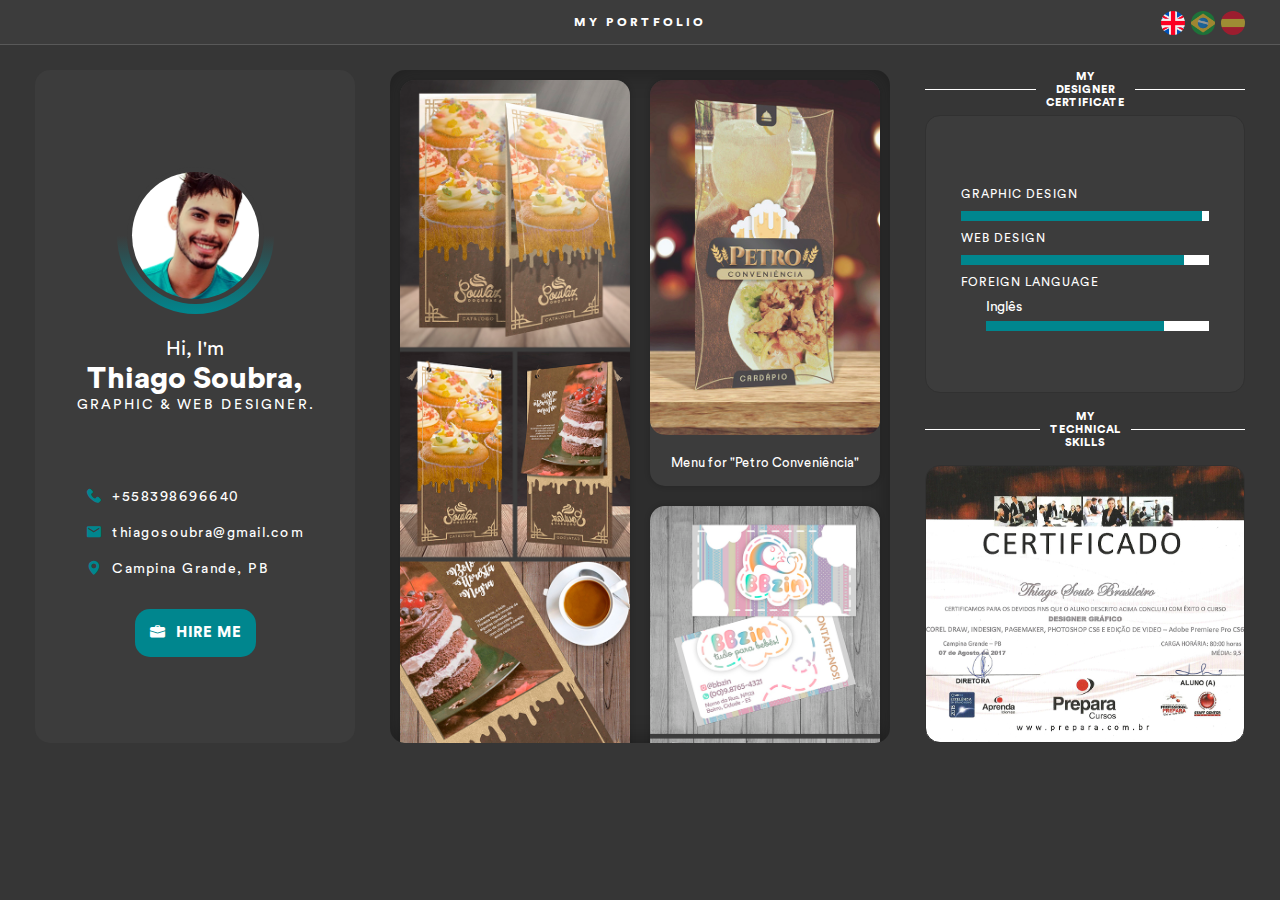
==== en/index.html @ ea7c1e9c "Add files via upload" ====
<!DOCTYPE html>
<html lang="en">
<head>
<title>Thiago Soubra | graphic & web designer - PORTFOLIO</title>
<meta charset="UTF-8">
<meta name="viewport" content="width=device-width, initial-scale=1">
<link rel="stylesheet" href="../styles/fonts.css">
<link rel="stylesheet" href="../styles/mobile.css" media="all and (max-width: 1000px)" />
<link rel="stylesheet" href="../styles/style.css" media="all and (min-width: 1000px)" >
</head>
<body>
<div id="content">

<section class="top">MY PORTFOLIO
	<div>
		<img class="en" src="../images/en.png" style="opacity: 1" alt="English version">
		<a href="../"><img class="br" src="../images/br.png" alt="Portuguese version"></a>
		<a href="sp"><img class="sp" src="../images/sp.png" alt="Spanish version"></a>
	</div>
</section>

<section class="left box">
	<div class="area">
		<div class="border"><div class="space"><div id="picture"></div></div></div>
		<div id="text">
			<div id="presentation">
				<div class="line top">Hi, I'm</div>
				<div class="line middle">Thiago Soubra<span>,</span></div>
				<div class="line bottom">graphic & web designer.</div>
			</div>
			<div id="contacts">
				<div class="phone"><span class="icon flaticon-phone-call"></span>+558398696640</div>
				<div class="mail"><span class="icon flaticon-email"></span>thiagosoubra@gmail.com</div>
				<div class="local"><span class="icon flaticon-black-placeholder-variant"></span>Campina Grande, PB</div>
			</div>
		</div>
		<a href="mailto:thiagosoubra@gmail"><div id="hire-me"><span class="flaticon-suitcase"></span>HIRE ME</div></a>
	</div>
</section>


<div class="title some-works">
	<div>SOME OF MY WORKS</div><i></i>
</div>
<section class="center box">
	<div class="container">
		<div data-gridify="3-columns">
			<div class="item"><img class="img-fluid" src="../images/portfolio/1.png"><div>Menu for "Souvaz Doçuras"</div></div>
			<div class="item"><img class="img-fluid" src="../images/portfolio/2.jpg"><div>Menu for "Petro Conveniência"</div></div>
			<div class="item"><img class="img-fluid" src="../images/portfolio/3.png"><div>Business card for "BBzin"</div></div>
			<div class="item"><img class="img-fluid" src="../images/portfolio/4.jpg"><div>Logo for "OMA Design"</div></div>
			<div class="item"><img class="img-fluid" src="../images/portfolio/5.jpg"><div>"1D Player 2.0" app web design</div></div>
			<div class="item"><img class="img-fluid" src="../images/portfolio/6.jpg"><div>Logo for "Lolita Decor"</div></div>
			<div class="item"><img class="img-fluid" src="../images/portfolio/7.jpg"><div>Art printed on "Lookin 'good feelin' fine" t-shirt</div></div>
			<div class="item"><img class="img-fluid" src="../images/portfolio/8.jpg"><div>Logo for "Souvaz Doçuras"</div></div>
			<div class="item"><img class="img-fluid" src="../images/portfolio/9.jpg"><div>Web design for "Fãnato Geek Store"</div></div>
			<div class="item"><img class="img-fluid" src="../images/portfolio/10.jpg"><div>"1D Player 1.0" app web design</div></div>
			<div class="item"><img class="img-fluid" src="../images/portfolio/11.jpg"><div>Logo for "Fãnato Geek Store"</div></div>
			<div class="item"><img class="img-fluid" src="../images/portfolio/12.jpg"><div>Logo for "Flima Gravatas"</div></div>
			<div class="item"><img class="img-fluid" src="../images/portfolio/13.jpg"><div>Logo for "Hortifruti Delivery Os Brasileiros"</div></div>
			<div class="item"><img class="img-fluid" src="../images/portfolio/14.jpg"><div>Logo for "BBzin"</div></div>
			<div class="item"><img class="img-fluid" src="../images/portfolio/15.jpg"><div>"Fã" app web design</div></div>
			<div class="item"><img class="img-fluid" src="../images/portfolio/16.jpg"><div>Business card for "Souvaz Doçuras"</div></div>
			<div class="item"><img class="img-fluid" src="../images/portfolio/17.jpg"><div>Logo for "AGO Mashumix"</div></div>
			<div class="item"><img class="img-fluid" src="../images/portfolio/18.jpg"><div>Web design for "Wizarding Items"</div></div>
			<div class="item"><img class="img-fluid" src="../images/portfolio/19.jpg"><div>"Os Brasileiros Hortifruti" business card</div></div>
			<div class="item"><img class="img-fluid" src="../images/portfolio/20.jpg"><div>"Hogwarts Letter" Product</div></div>
			<div class="item"><img class="img-fluid" src="../images/portfolio/21.jpg"><div>Uniform for "Souvaz Doçuras"</div></div>
			<div class="item"><img class="img-fluid" src="../images/portfolio/22.jpg"><div>Uniform for "Biological Sciences"</div></div>
			<div class="item"><img class="img-fluid" src="../images/portfolio/23.jpg"><div>Hand drawing for digital "Sticth"</div></div>
			<div class="item"><img class="img-fluid" src="../images/portfolio/24.jpg"><div>Web design for "Financis" app</div></div>
			<div class="item"><img class="img-fluid" src="../images/portfolio/25.jpg"><div>"Stitch" vest/jacket design</div></div>
			<div class="item"><img class="img-fluid" src="../images/portfolio/26.jpg"><div>Drawing for digital "3 faces"</div></div>
			<div class="item"><img class="img-fluid" src="../images/portfolio/27.jpg"><div>Web design for "AGO Mix" app</div></div>
			<div class="item"><img class="img-fluid" src="../images/portfolio/28.jpg"><div>Wedding invitation "Tamara & Maurício"</div></div>
			<div class="item"><img class="img-fluid" src="../images/portfolio/29.jpg"><div>Digital drawing "Harry Potter"</div></div>
			<div class="item"><img class="img-fluid" src="../images/portfolio/30.jpg"><div>Wallpaper "Stitch"</div></div>
			<div class="item"><img class="img-fluid" src="../images/portfolio/31.jpg"><div>Web design for "Shopping" app</div></div>
			<div class="item"><img class="img-fluid" src="../images/portfolio/32.jpg"><div>Web design for "Wizarding Items"</div></div>
			<div class="item"><img class="img-fluid" src="../images/portfolio/33.jpg"><div>Album cover for "2 the Christmas"</div></div>
			<div class="item"><img class="img-fluid" src="../images/portfolio/34.jpg"><div>Raffle for "Souvaz Doçuras"</div></div>
		</div>
	</div>
</section>

<section class="right box">
	<div class="title skills">
		<div>MY TECHNICAL SKILLS</div><i></i>
	</div>
	<div class="top section">
		<div class="area">
			<div class="subtitle">GRAPHIC DESIGN</div>
			<div class="progress"><div class="bar" style="width:97%"></div></div>
			<div class="subtitle">WEB DESIGN</div>
			<div class="progress"><div class="bar" style="width:90%"></div></div>
			<div class="subtitle lang">FOREIGN LANGUAGE</div>
			<div id="lang">Inglês</div><div class="progress lang"><div class="bar" style="width:80%"></div></div>
		</div>
	</div>
	
	<div class="title certificate">
		<div>MY DESIGNER CERTIFICATE</div><i></i>
	</div>
	<div class="bottom section"></div>
	<img class="certificate-zoom" src="../images/certf.jpg">
	<div id="fade"></div>
	<div id="sign"></div>
</section>

</div>

<script type="text/javascript" src="../scripts/gridify.min.js"></script>
<script type="text/javascript" src="../scripts/jquery.min.js"></script>
<script type="text/javascript">
window.onload = function() {
	gridify.init();
};
$(".bottom.section").click(function(){
	$(".certificate-zoom").addClass("showed");
	$("#fade").show();
});
$("#fade").click(function(){
	$(".certificate-zoom").removeClass("showed");
	$("#fade").hide();
});
</script>
---- styles/fonts.css ----
@font-face {
    font-family: 'CircularRegular';
    src: url('../fonts/CircularStd-Book.eot');
    src: url('../fonts/CircularStd-Book.eot?#iefix') format('embedded-opentype'),
        url('../fonts/CircularStd-Book.woff2') format('woff2'),
        url('../fonts/CircularStd-Book.woff') format('woff'),
        url('../fonts/CircularStd-Book.ttf') format('truetype'),
        url('../fonts/CircularStd-Book.svg#CircularStd-Book') format('svg');
    font-weight: 500;
    font-style: normal;
}
@font-face {
    font-family: 'CircularBold';
    src: url('../fonts/CircularStd-Black.eot');
    src: url('../fonts/CircularStd-Black.eot?#iefix') format('embedded-opentype'),
        url('../fonts/CircularStd-Black.woff2') format('woff2'),
        url('../fonts/CircularStd-Black.woff') format('woff'),
        url('../fonts/CircularStd-Black.ttf') format('truetype'),
        url('../fonts/CircularStd-Black.svg#CircularStd-Black') format('svg');
    font-weight: 900;
    font-style: normal;
}


@font-face {
  font-family: "Flaticon";
  src: url("../fonts/Flaticon.eot");
  src: url("../fonts/Flaticon.eot?#iefix") format("embedded-opentype"),
       url("../fonts/Flaticon.woff2") format("woff2"),
       url("../fonts/Flaticon.woff") format("woff"),
       url("../fonts/Flaticon.ttf") format("truetype"),
       url("../fonts/Flaticon.svg#Flaticon") format("svg");
  font-weight: normal;
  font-style: normal;
}

@media screen and (-webkit-min-device-pixel-ratio:0) {
  @font-face {
    font-family: "Flaticon";
    src: url("../fonts/Flaticon.svg#Flaticon") format("svg");
  }
}

[class^="flaticon-"]:before, [class*=" flaticon-"]:before,
[class^="flaticon-"]:after, [class*=" flaticon-"]:after {   
  font-family: Flaticon;
font-style: normal;
margin-right: 10px;
}

.flaticon-phone-call:before { content: "\f100"; }
.flaticon-email:before { content: "\f101"; }
.flaticon-black-placeholder-variant:before { content: "\f102"; }
.flaticon-suitcase:before { content: "\f103";color: #fff; }
.flaticon-send:before { content: "\f104"; }
.flaticon-down-arrow:before { content: "\f105"; }
.flaticon-graduation-hat:before { content: "\f106"; }
.flaticon-star:before { content: "\f107"; }
.flaticon-full-screen-selector:before { content: "\f108"; }
.flaticon-exit-full-screen:before { content: "\f109"; }
---- styles/mobile.css ----
* { transition: 0.3s; text-decoration: none; box-sizing: border-box;}
body {
	margin: 0;
	color: #ffffff;
	font-family: CircularRegular;
	background-color: #363636;
}
section.box {clear: both;}
section.top {
	height: 50px;
	line-height: 50px;
	font-family: CircularBold;
	letter-spacing: 3px;
	font-size: 12px;
	background: #3c3c3c;
	border-bottom: 1px solid #ffffff;
	padding-left: 25px;
	user-select:none;
}
section.left.box {
	padding-bottom: 20px;
	margin-bottom: 20px;
}
section.center.box {
    padding: 20px;
	user-select:none;
}
section.top div {
    line-height: 45px;
    position: absolute;
    right: 20px;
    top: 0;
	user-select:none;
}
section.top img {
	width: 25px;
	vertical-align: middle;
	border-radius: 50%;
	cursor: pointer;
	opacity: 0.5;
}
.left.box #picture {
	width: 127px;
	height: 127px;
	border-radius: 50%;
	background-image: url(../images/picture.png);
	background-size: 100%;
}
.left.box .border {
    width: fit-content;
    height: fit-content;
    margin: auto;
    padding: 10px;
    border-radius: 50%;
    background-image: linear-gradient(rgb(0 0 0 / 0%), rgb(0 0 0 / 0%), #00868e);
}
.left.box .space {
	background-color: #363636;
	padding: 10px;
	border-radius: 50%;
}
.left.box .area #text {padding: 20px 0 30px 0;}
.left.box #presentation {
	text-align: center;
	padding: 20px;
	user-select:none;
}
#presentation .line.top {
	font-size: 20px;
}
#presentation .line.middle {
	font-size: 30px;
	font-family: CircularBold;
}
#presentation .line.bottom {
	font-size: 14px;
	letter-spacing: 2px;
	text-transform: uppercase;
}
.line.middle span {
	font-size: 30px;
}
.left.box #contacts {
	letter-spacing: 1.5px;
	font-size: 14px;
	line-height: 35px;
	width: fit-content;
	margin: auto;
}
.left.box #contacts span {
	color: #00868e;
}
#contacts .local {
	user-select:none;
}
.left.box #hire-me {
    background: #00868e;
    text-transform: uppercase;
    color: #fff;
    border-radius: 15px;
    padding: 15px;
    text-align: center;
    margin: auto;
    letter-spacing: 1px;
    font-size: 15px;
    font-family: CircularBold;
    width: fit-content;
}
.top.section {
	padding: 35px;
	user-select:none;
}
.certificate-zoom {
	padding: 25px;
	width: 100%;
	user-select:none;
}
.subtitle {
	font-size: 12px;
    padding: 4% 0;
    position: relative;
    letter-spacing: 1px;
}
.progress {
	background-color: #ffffff;
}
.bar {
	background-color: #00868e;
    height: 10px;
}
#lang {
	padding: 0 0 5px 25px;
    font-size: 14px;
    position: relative;
}
.progress.lang {
    margin-left: 25px;
    width: calc(100% - 25px);
}
.title {
    position: relative;
	user-select:none;
}
.title div {
    font-size: 11px;
    font-family: CircularBold;
    background-color: #363636;
    z-index: 1;
    padding: 0 10px;
    width: min-content;
    text-align: center;
    margin: auto;
}
i:before {
	content: '';
    position: absolute;
    background: #fff;
    width: 100%;
    height: 1px;
    margin: auto;
    top: 0;
    bottom: 0;
    z-index: -1;
}
.container {
	width: 100%;
	margin-left: auto;
	margin-right: auto;
}
.item {
    background: #3c3c3c;
    margin: 5px;
    border-radius: 15px;
}
.item img {
	width: 100%;
	height: auto;
	border-radius: 15px;
	transition: 0s;
}
.item div {
	padding: 15px;
    color: #fff;
    font-size: 13px;
    text-align: center;
    margin-bottom: 20px;
}
.column.size-1of3 {
	width: 50%;
	float: left;
}
#sign {
	height: 45px;
	background-image: url(../images/sign.png);
	background-size: 150px;
	background-repeat: no-repeat;
	background-position: center;
	margin: auto;
	padding: 35px;
	background-color: #363636;
	border-top: 1px solid rgb(255 255 255 / 0.15);
}
	

@media (min-width: 750px) {
section.center.box {
    padding: 20px 75px;
}
.top.section {
	width: calc(100% - 200px);
}
.certificate-zoom {
	padding: 20px 100px;
}
.item {
    margin: 25px;
}
}
---- styles/style.css ----
* { transition: 0.3s; text-decoration: none; box-sizing: border-box;}
section.center.box::-webkit-scrollbar {
    background-color: transparent;
    width:10px;
}
section.center.box::-webkit-scrollbar-track {
    background-color: transparent;
	border-top-right-radius: 15px;
	border-bottom-right-radius: 15px;
}
section.center.box::-webkit-scrollbar-track:hover {
    opacity:0;
}
section.center.box::-webkit-scrollbar-thumb {
    background-color:#555;
    border-radius:15px;
}
section.center.box::-webkit-scrollbar-thumb:hover {
    background-color: rgb(255 255 255 / 100%);
}
section.center.box::-webkit-scrollbar-button {height: 9px;}
* { transition: 0.3s; }
body {
	margin: 0;
	color: #ffffff;
	font-family: CircularRegular;
	background-color: #363636;
}
#content {
	width: 100%;
    height: 100vh;
    min-width: 1000px;
    min-height: 500px;
    max-width: 1366px;
    max-height: 768px;
    position: relative;
}
section.box {
	position: absolute;
	border-radius: 15px;
	bottom: 25px;
	height: calc(100% - 95px);
}
section.top {
	height: 45px;
	width: 100%;
	text-align: center;
    line-height: 45px;
    font-family: CircularBold;
    letter-spacing: 3px;
	font-size: 12px;
	background: #3c3c3c;
	border-bottom: 1px solid rgb(255 255 255 / 0.15);
}
section.left.box {
	left: 35px;
	width: 25%;
	background-color: #3c3c3c;
}
section.center.box {
	margin: auto;
	left: 0; right: 0;
	width: calc(50% - 70px - 70px);
	background-color: #3c3c3c;
	overflow-y: scroll;
	box-shadow: inset 0px 0px 25px 1px rgb(0 0 0 / 35%);
    background-color: rgb(0 0 0 / 0.15);
}
section.right.box {
	right: 35px;
	width: 25%;
}
section.top div {
    position: absolute;
    top: 0;
    right: 35px;
    line-height: 45px;
}
section.top img {
	width: 24px;
    vertical-align: middle;
    border-radius: 50%;
	cursor: pointer;
	opacity: 0.5;
}
section.top img:hover {
	opacity: 1;
}
.left.box .area {
    position: absolute;
    margin: auto;
    top: 0; bottom: 0; left: 0; right: 0;
    height: calc(100% - 50px);
	max-height: 500px;
}
.left.box #picture {
	width: 127px;
	height: 127px;
	border-radius: 50%;
	background-image: url(../images/picture.png);
	background-size: 100%;
}
.left.box .border {
    width: fit-content;
    height: fit-content;
    margin: auto;
    padding: 10px;
    border-radius: 50%;
    background-image: linear-gradient(rgb(0 0 0 / 0%), rgb(0 0 0 / 0%), #00868e);
    position: absolute;
    left: 0;
    right: 0;
    top: 0;
}
.left.box .space {
	background-color: #3c3c3c;
    padding: 5px;
    border-radius: 50%;
}
.left.box .area #text {
    position: absolute;
    margin: auto;
    bottom: 47px;
    top: 157px;
    height: calc(100% - 157px - 47px - 35px);
	max-height: 250px;
    left: 0;
    right: 0;
}
.left.box #presentation {
	text-align: center;
}
#presentation .line.top {
	font-size: 20px;
}
#presentation .line.middle {
	font-size: 30px;
	font-family: CircularBold;
}
#presentation .line.bottom {
	font-size: 14px;
	letter-spacing: 2px;
	text-transform: uppercase;
}
.line.middle span {
	font-size: 30px;
}
.left.box #contacts {
	letter-spacing: 1.5px;
    font-size: 14px;
    line-height: 35px;
    width: fit-content;
    position: absolute;
    margin: auto;
    bottom: 0;
    left: 0;
    right: 0;
}
.left.box #contacts span {
	color: #00868e;
}
.left.box #hire-me {
    background: #00868e;
    text-transform: uppercase;
    color: #fff;
    border-radius: 15px;
    padding: 15px;
    text-align: center;
    margin: auto;
    letter-spacing: 1px;
    font-size: 15px;
    font-family: CircularBold;
    width: fit-content;
    position: absolute;
    bottom: 0;
    left: 0;
    right: 0;
}
.left.box #hire-me:hover {
	background: #bf4b51;
    box-shadow: 0px 0px 10px 1px rgb(0 0 0 / 25%);
    cursor: pointer;
}
.top.section {
	border: 1px solid #313131;
    background-color: #3c3c3c;
    border-radius: 15px;
    position: absolute;
    width: 100%;
    margin: auto;
    top: 45px;
    height: calc(48% - 45px);
}
.top.section .area {
	position: absolute;
    height: fit-content;
    margin: auto;
    top: 0;
    width: fit-content;
    min-width: calc(100% - 70px);
    left: 0;
    right: 0;
    bottom: 0;
}
.bottom.section {
	height: calc(48% - 45px);
    border: 1px solid #313131;
    background-color: #3c3c3c;
    border-radius: 15px;
    position: absolute;
    margin: auto;
    bottom: 0;
    width: 100%;
    background-size: cover;
    background-position: center;
	cursor: zoom-in;
    background-image: url(../images/certf.jpg);
}
.certificate-zoom, #fade, .title.some-works {
	display: none;
}
.subtitle {
	font-size: 12px;
    padding: 4% 0;
    position: relative;
    letter-spacing: 1px;
}
.progress {
	background-color: #ffffff;
}
.bar {
	background-color: #00868e;
    height: 10px;
}
#lang {
	padding: 0 0 5px 25px;
    font-size: 14px;
    position: relative;
}
.progress.lang {
    margin-left: 25px;
    width: calc(100% - 25px);
}
.title {
	position: absolute;
    width: 100%;
}
.title.skills {
	top: calc(48% + 17px);
}
.title div {
    font-size: 11px;
    font-family: CircularBold;
    background-color: #363636;
    z-index: 1;
    padding: 0 10px;
    width: min-content;
    text-align: center;
    margin: auto;
}
i:before {
	content: '';
    position: absolute;
    background: #fff;
    width: 100%;
    height: 1px;
    margin: auto;
    top: 0;
    bottom: 0;
    z-index: -1;
}
#fade {
	position: fixed;
    width: 100%;
    height: 100vh;
    background-color: rgb(0 0 0 / 0.50);
    z-index: 2;
    left: 0;
    top: 0;
    cursor: zoom-out;
}
.certificate-zoom.showed {
	display: block;
    position: fixed;
    margin: auto;
    left: 0; bottom: 0; top: 0; right: 0;
    z-index: 3;
    height: 90vh;
}


.container {
	width: 100%;
	margin-left: auto;
	margin-right: auto;
}
.item {
    background: #3c3c3c;
    margin: 10px;
    border-radius: 15px;
	box-shadow: 0px 0px 5px 1px rgb(0 0 0 / 15%);
}
.item img {
	width: 100%;
	height: auto;
	border-radius: 15px;
	transition: 0s;
}
.item div {
	padding: 15px;
    color: #fff;
    font-size: 13px;
    text-align: center;
    margin-bottom: 20px;
}
.column.size-1of3 {
	width: 50%;
	float: left;
}




@media (max-width: 1100px) {
.left.box .area {
	max-height: 400px;
}
.left.box #picture {
	width: 100px;
	height: 100px;
}
.left.box .border {
    padding: 10px;
}
.left.box .space {
    padding: 3px;
}
.left.box .area #text {
    top: 130px;
    height: calc(100% - 130px - 50px - 35px);
    max-height: 150px;
}
#presentation .line.top {
	font-size: 15px;
}
#presentation .line.middle {
	font-size: 27px;
}
#presentation .line.bottom {
	font-size: 10px;
}
.line.middle span {
	font-size: 25px;
}
.left.box #contacts {
    font-size: 12px;
    line-height: 20px;
}
.left.box #hire-me {
    padding: 15px;
    font-size: 12px;
}
.subtitle {
	font-size: 11px;
    padding: 3% 0;
}
}



@media (max-height: 550px) {
.left.box .area {
	max-height: 400px;
}
.left.box #picture {
	width: 100px;
	height: 100px;
}
.left.box .border {
    padding: 10px;
}
.left.box .space {
    padding: 3px;
}
.left.box .area #text {
    top: 130px;
    height: calc(100% - 130px - 50px - 35px);
    max-height: 150px;
}
#presentation .line.top {
	font-size: 15px;
}
#presentation .line.middle {
	font-size: 27px;
}
#presentation .line.bottom {
	font-size: 10px;
}
.line.middle span {
	font-size: 25px;
}
.left.box #contacts {
    font-size: 12px;
    line-height: 20px;
}
.left.box #hire-me {
    padding: 15px;
    font-size: 12px;
}
.subtitle {
	font-size: 11px;
    padding: 3% 0;
}
}
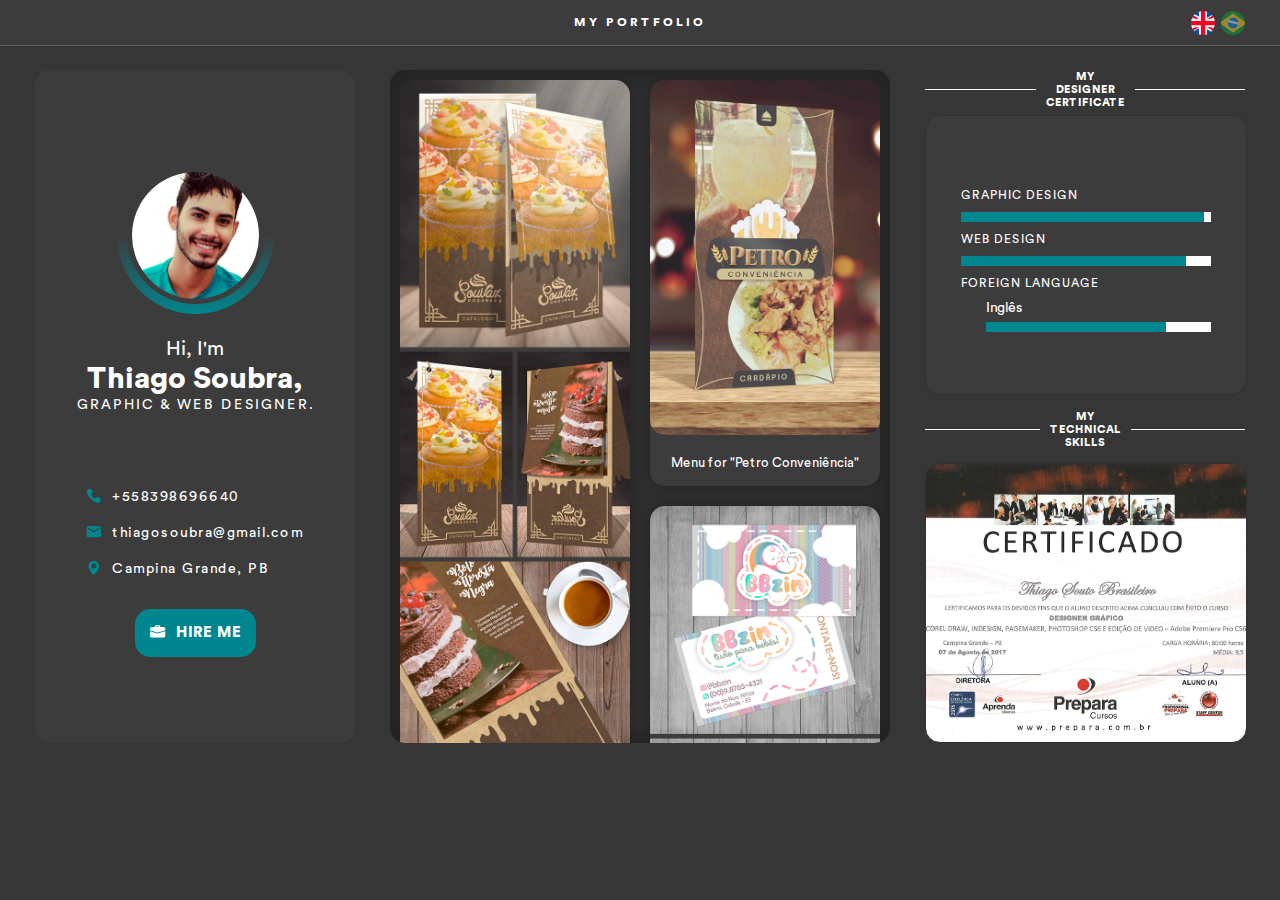
==== commit 04ac0c0c: "Add files via upload" ====
--- a/en/index.html
+++ b/en/index.html
@@ -9,13 +9,13 @@
 <link rel="stylesheet" href="../styles/style.css" media="all and (min-width: 1000px)" >
 </head>
 <body>
+<div id="loader" style="display: none;">LOADING...</div>
+
 <div id="content">
-
 <section class="top">MY PORTFOLIO
 	<div>
 		<img class="en" src="../images/en.png" style="opacity: 1" alt="English version">
 		<a href="../"><img class="br" src="../images/br.png" alt="Portuguese version"></a>
-		<a href="sp"><img class="sp" src="../images/sp.png" alt="Spanish version"></a>
 	</div>
 </section>
 
--- a/styles/mobile.css
+++ b/styles/mobile.css
@@ -1,10 +1,3 @@
-* { transition: 0.3s; text-decoration: none; box-sizing: border-box;}
-body {
-	margin: 0;
-	color: #ffffff;
-	font-family: CircularRegular;
-	background-color: #363636;
-}
 section.box {clear: both;}
 section.top {
 	height: 50px;
--- a/styles/style.css
+++ b/styles/style.css
@@ -1,4 +1,3 @@
-* { transition: 0.3s; text-decoration: none; box-sizing: border-box;}
 section.center.box::-webkit-scrollbar {
     background-color: transparent;
     width:10px;
@@ -19,7 +18,6 @@
     background-color: rgb(255 255 255 / 100%);
 }
 section.center.box::-webkit-scrollbar-button {height: 9px;}
-* { transition: 0.3s; }
 body {
 	margin: 0;
 	color: #ffffff;
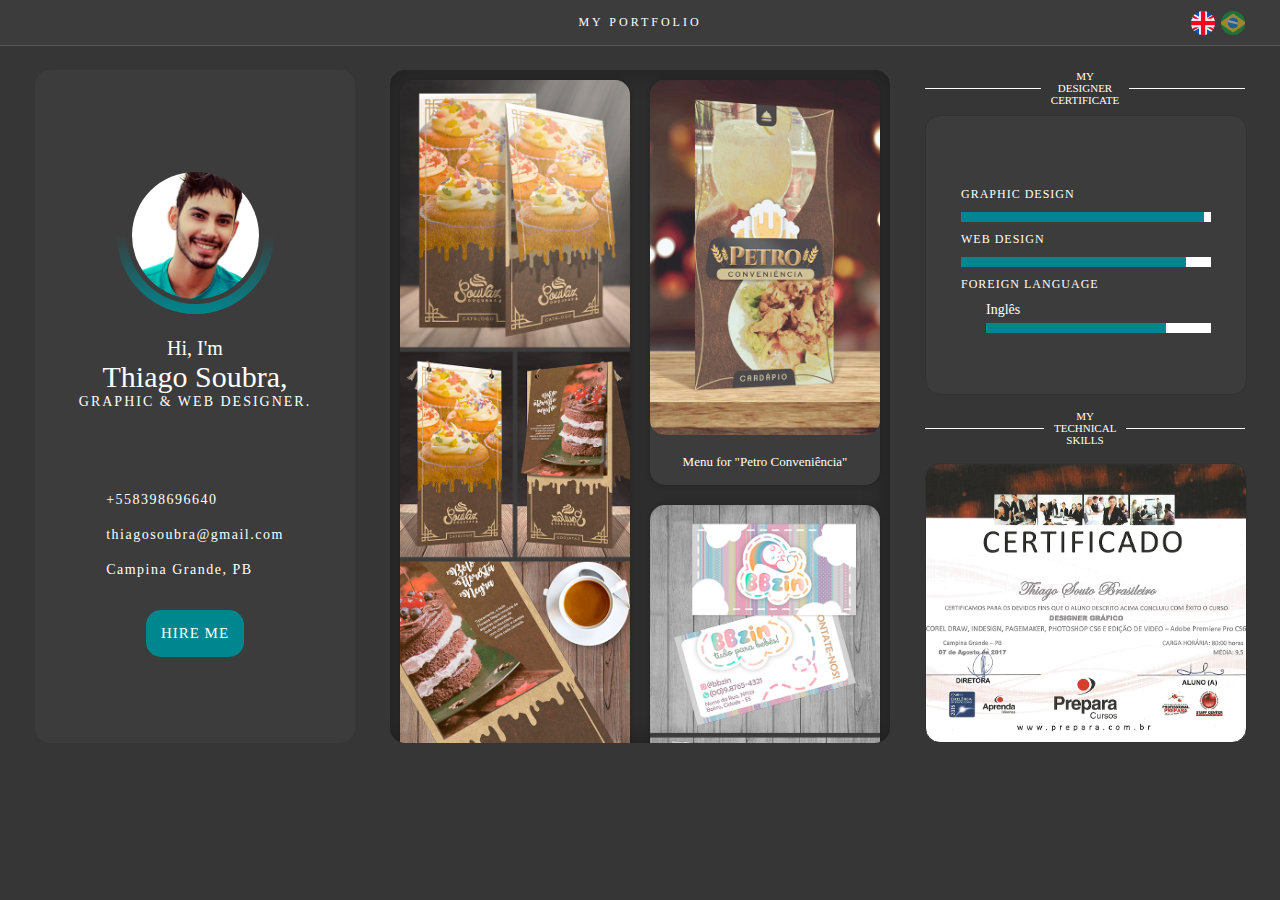
==== commit 3b00986d: "Update index.html" ====
--- a/en/index.html
+++ b/en/index.html
@@ -112,6 +112,10 @@
 <script type="text/javascript" src="../scripts/gridify.min.js"></script>
 <script type="text/javascript" src="../scripts/jquery.min.js"></script>
 <script type="text/javascript">
+$(window).load(function(){
+	$('#loader').fadeOut(500);
+	$('#content').fadeIn(500);
+});
 window.onload = function() {
 	gridify.init();
 };
@@ -123,4 +127,4 @@
 	$(".certificate-zoom").removeClass("showed");
 	$("#fade").hide();
 });
-</script>+</script>
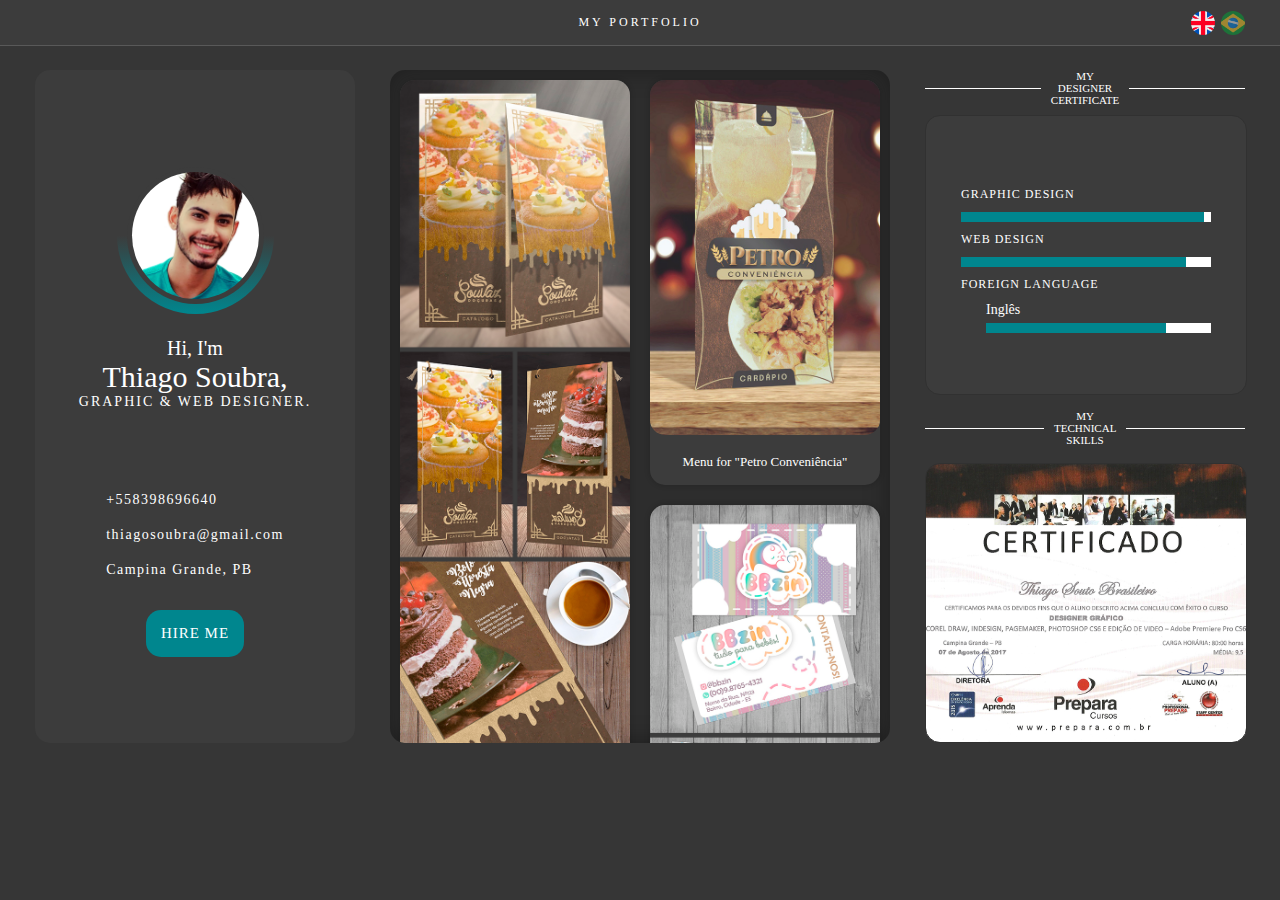
==== commit 9d9b36fb: "Update index.html" ====
--- a/en/index.html
+++ b/en/index.html
@@ -9,7 +9,7 @@
 <link rel="stylesheet" href="../styles/style.css" media="all and (min-width: 1000px)" >
 </head>
 <body>
-<div id="loader" style="display: none;">LOADING...</div>
+<div id="loader">LOADING...</div>
 
 <div id="content">
 <section class="top">MY PORTFOLIO
